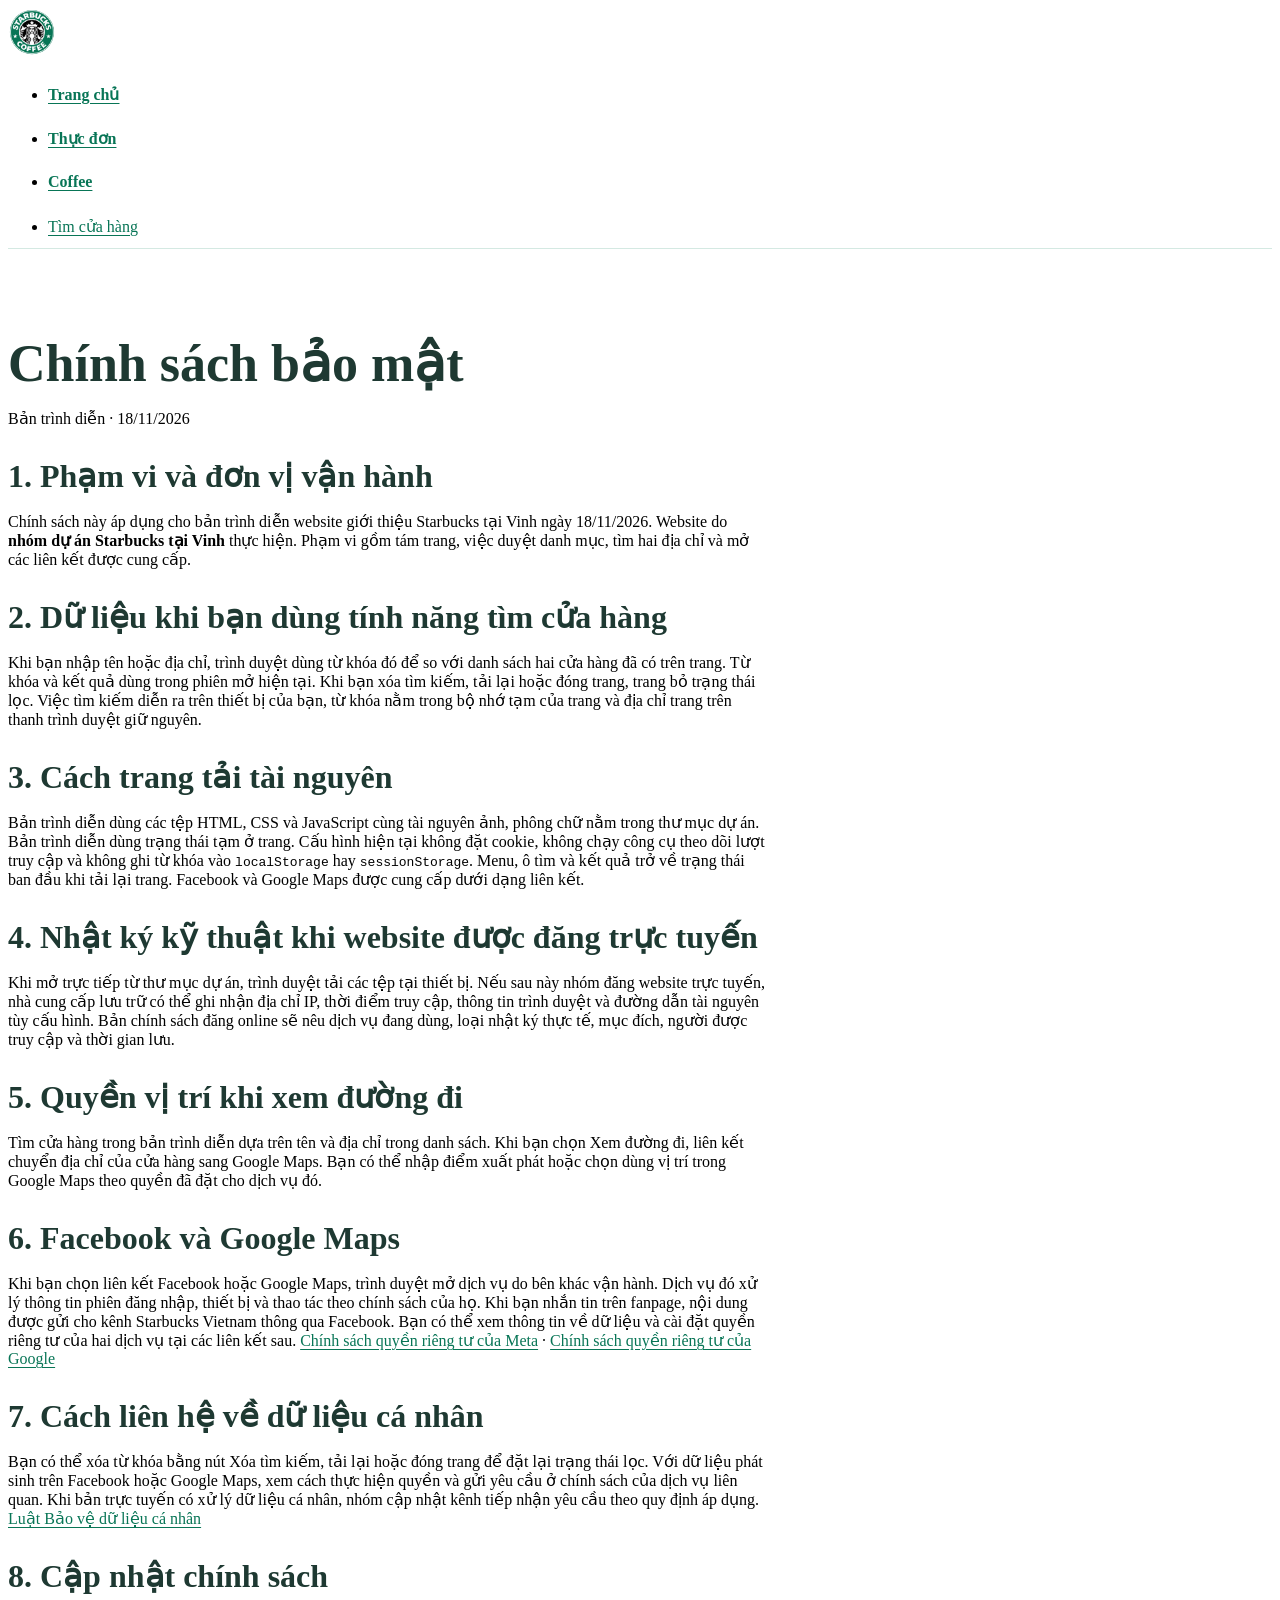
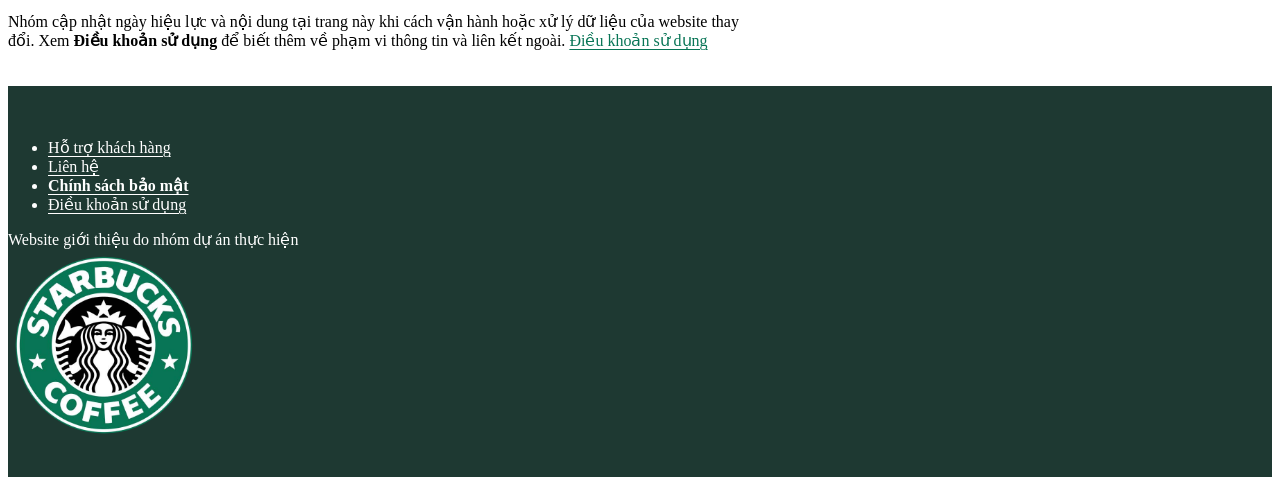
==== chinh-sach-bao-mat.html @ 50c51812 "Initial website project" ====
<!doctype html>
<html lang="vi">
<head>
  <meta charset="utf-8">
  <meta name="viewport" content="width=device-width, initial-scale=1">
  <title>Chính sách bảo mật | Starbucks tại Vinh</title>
  <link rel="icon" type="image/svg+xml" href="assets/images/favicon.svg">
  <link rel="stylesheet" href="vendor/bootstrap/bootstrap.min.css">
  <link rel="stylesheet" href="css/style.css">
  <script src="vendor/bootstrap/bootstrap.bundle.min.js" defer></script>
  <script src="js/script.js" defer></script>
</head>
<body class="d-flex flex-column min-vh-100">
  <header class="site-header sticky-top">
    <nav class="navbar navbar-expand-lg" aria-label="Điều hướng chính">
      <div class="container site-container">
        <a class="navbar-brand" href="index.html" aria-label="Trang chủ">
          <img class="site-logo" src="assets/images/logo-starbucks.png" width="48" height="48" alt="Starbucks">
        </a>
        <button class="navbar-toggler" type="button" data-bs-toggle="collapse" data-bs-target="#dieu-huong-chinh" aria-controls="dieu-huong-chinh" aria-expanded="false">Menu</button>
        <div class="collapse navbar-collapse" id="dieu-huong-chinh">
          <ul class="navbar-nav ms-lg-auto align-items-lg-center gap-2">
            <li class="nav-item">
              <a class="nav-link" href="index.html">Trang chủ</a>
            </li>
            <li class="nav-item">
              <a class="nav-link" href="thuc-don.html">Thực đơn</a>
            </li>
            <li class="nav-item">
              <a class="nav-link" href="coffee.html">Coffee</a>
            </li>
            <li class="nav-item">
              <a class="btn btn-primary" href="cua-hang.html">Tìm cửa hàng</a>
            </li>
          </ul>
        </div>
      </div>
    </nav>
  </header>

  <main id="noi-dung-chinh" class="flex-grow-1">
    <div class="container site-container">
      <div class="reading-width mx-auto">
        <h1>Chính sách bảo mật</h1>
        <p>Bản trình diễn · <time datetime="2026-11-18">18/11/2026</time></p>
        <section class="legal-section">
          <h2>1. Phạm vi và đơn vị vận hành</h2>
          <p>Chính sách này áp dụng cho bản trình diễn website giới thiệu Starbucks tại Vinh ngày 18/11/2026. Website do <strong>nhóm dự án Starbucks tại Vinh</strong> thực hiện. Phạm vi gồm tám trang, việc duyệt danh mục, tìm hai địa chỉ và mở các liên kết được cung cấp.</p>
        </section>
        <section class="legal-section">
          <h2>2. Dữ liệu khi bạn dùng tính năng tìm cửa hàng</h2>
          <p>Khi bạn nhập tên hoặc địa chỉ, trình duyệt dùng từ khóa đó để so với danh sách hai cửa hàng đã có trên trang. Từ khóa và kết quả dùng trong phiên mở hiện tại. Khi bạn xóa tìm kiếm, tải lại hoặc đóng trang, trang bỏ trạng thái lọc. Việc tìm kiếm diễn ra trên thiết bị của bạn, từ khóa nằm trong bộ nhớ tạm của trang và địa chỉ trang trên thanh trình duyệt giữ nguyên.</p>
        </section>
        <section class="legal-section">
          <h2>3. Cách trang tải tài nguyên</h2>
          <p>Bản trình diễn dùng các tệp HTML, CSS và JavaScript cùng tài nguyên ảnh, phông chữ nằm trong thư mục dự án. Bản trình diễn dùng trạng thái tạm ở trang. Cấu hình hiện tại không đặt cookie, không chạy công cụ theo dõi lượt truy cập và không ghi từ khóa vào <code>localStorage</code> hay <code>sessionStorage</code>. Menu, ô tìm và kết quả trở về trạng thái ban đầu khi tải lại trang. Facebook và Google Maps được cung cấp dưới dạng liên kết.</p>
        </section>
        <section class="legal-section">
          <h2>4. Nhật ký kỹ thuật khi website được đăng trực tuyến</h2>
          <p>Khi mở trực tiếp từ thư mục dự án, trình duyệt tải các tệp tại thiết bị. Nếu sau này nhóm đăng website trực tuyến, nhà cung cấp lưu trữ có thể ghi nhận địa chỉ IP, thời điểm truy cập, thông tin trình duyệt và đường dẫn tài nguyên tùy cấu hình. Bản chính sách đăng online sẽ nêu dịch vụ đang dùng, loại nhật ký thực tế, mục đích, người được truy cập và thời gian lưu.</p>
        </section>
        <section class="legal-section">
          <h2>5. Quyền vị trí khi xem đường đi</h2>
          <p>Tìm cửa hàng trong bản trình diễn dựa trên tên và địa chỉ trong danh sách. Khi bạn chọn Xem đường đi, liên kết chuyển địa chỉ của cửa hàng sang Google Maps. Bạn có thể nhập điểm xuất phát hoặc chọn dùng vị trí trong Google Maps theo quyền đã đặt cho dịch vụ đó.</p>
        </section>
        <section class="legal-section">
          <h2>6. Facebook và Google Maps</h2>
          <p>Khi bạn chọn liên kết Facebook hoặc Google Maps, trình duyệt mở dịch vụ do bên khác vận hành. Dịch vụ đó xử lý thông tin phiên đăng nhập, thiết bị và thao tác theo chính sách của họ. Khi bạn nhắn tin trên fanpage, nội dung được gửi cho kênh Starbucks Vietnam thông qua Facebook. Bạn có thể xem thông tin về dữ liệu và cài đặt quyền riêng tư của hai dịch vụ tại các liên kết sau. <a href="https://www.facebook.com/privacy/policy/">Chính sách quyền riêng tư của Meta</a> · <a href="https://policies.google.com/privacy?hl=vi">Chính sách quyền riêng tư của Google</a></p>
        </section>
        <section class="legal-section">
          <h2>7. Cách liên hệ về dữ liệu cá nhân</h2>
          <p>Bạn có thể xóa từ khóa bằng nút Xóa tìm kiếm, tải lại hoặc đóng trang để đặt lại trạng thái lọc. Với dữ liệu phát sinh trên Facebook hoặc Google Maps, xem cách thực hiện quyền và gửi yêu cầu ở chính sách của dịch vụ liên quan. Khi bản trực tuyến có xử lý dữ liệu cá nhân, nhóm cập nhật kênh tiếp nhận yêu cầu theo quy định áp dụng. <a href="https://vanban.chinhphu.vn/?docid=214590&amp;pageid=27160">Luật Bảo vệ dữ liệu cá nhân</a></p>
        </section>
        <section class="legal-section">
          <h2>8. Cập nhật chính sách</h2>
          <p>Nhóm cập nhật ngày hiệu lực và nội dung tại trang này khi cách vận hành hoặc xử lý dữ liệu của website thay đổi. Xem <strong>Điều khoản sử dụng</strong> để biết thêm về phạm vi thông tin và liên kết ngoài. <a href="dieu-khoan-su-dung.html">Điều khoản sử dụng</a></p>
        </section>
      </div>
    </div>
  </main>

  <footer class="site-footer">
    <div class="container site-container d-flex flex-column flex-md-row justify-content-between align-items-md-center gap-4">
      <div>
        <nav aria-label="Điều hướng chân trang">
          <ul class="list-unstyled d-flex flex-column flex-md-row flex-md-wrap gap-3">
            <li><a href="ho-tro.html">Hỗ trợ khách hàng</a></li>
            <li><a href="lien-he.html">Liên hệ</a></li>
            <li><a href="chinh-sach-bao-mat.html" aria-current="page">Chính sách bảo mật</a></li>
            <li><a href="dieu-khoan-su-dung.html">Điều khoản sử dụng</a></li>
          </ul>
        </nav>
        <p>Website giới thiệu do nhóm dự án thực hiện</p>
      </div>
      <a class="footer-logo d-inline-flex flex-shrink-0 align-self-end" href="index.html" aria-label="Trang chủ">
        <img class="site-logo" src="assets/images/logo-starbucks.png" width="48" height="48" alt="Starbucks">
      </a>
    </div>
  </footer>
</body>
</html>
---- css/style.css ----
@font-face {
  font-family: "Inter";
  src: url("../assets/fonts/InterVariable.woff2") format("woff2");
  font-style: normal;
  font-weight: 100 900;
  font-display: swap;
}

:root {
  --color-brand: #087556;
  --color-green-dark: #006241;
  --color-forest: #1E3932;
  --color-mint: #D4E9E2;
  --color-cream: #F2F0EB;
  --color-white: #FFFFFF;
  --color-text: #1A1A1A;
  --bs-font-sans-serif: "Inter", system-ui, -apple-system, "Segoe UI", sans-serif;
  --bs-body-color: var(--color-text);
  --bs-body-bg: var(--color-white);
  --bs-body-font-size: 1rem;
  --bs-body-line-height: 1.625;
  --page-gutter: 20px;
  --section-gap: 40px;
  --header-height: 60px;
  --navbar-logo-height: 40px;
  --logo-size: 52px;
  --card-radius: 16px;
  --product-card-max-width: 220px;
  --heading-1-size: 2.125rem;
  --heading-1-line-height: 2.5rem;
  --heading-2-size: 1.625rem;
  --heading-2-line-height: 2.125rem;
  --focus-ring: var(--color-green-dark);
  --motion-duration: 180ms;
  scroll-behavior: auto;
}

@media (min-width: 992px) {
  :root {
    --section-gap: 72px;
    --header-height: 72px;
    --navbar-logo-height: 48px;
    --logo-size: 64px;
    --heading-1-size: 3.25rem;
    --heading-1-line-height: 3.625rem;
    --heading-2-size: 2rem;
    --heading-2-line-height: 2.5rem;
  }
}

[hidden] {
  display: none !important;
}

body {
  overflow-wrap: break-word;
}

h1,
h2,
h3,
h4 {
  color: var(--color-forest);
  font-weight: 700;
  overflow-wrap: anywhere;
}

h1 {
  margin-block-end: 1rem;
  font-size: var(--heading-1-size);
  line-height: var(--heading-1-line-height);
}

h2 {
  margin-block-end: 0.75rem;
  font-size: var(--heading-2-size);
  line-height: var(--heading-2-line-height);
}

h3,
h4 {
  font-size: 1.25rem;
  line-height: 1.75rem;
}

a {
  color: var(--color-brand);
  text-underline-offset: 0.18em;
}

a:hover {
  color: var(--color-green-dark);
}

a:focus-visible,
.btn:focus-visible,
.navbar-toggler:focus-visible,
.form-control:focus-visible,
.faq-list summary:focus-visible {
  outline: 2px solid var(--focus-ring);
  outline-offset: 3px;
}

.site-container {
  width: calc(100% - 2 * var(--page-gutter));
  padding-inline: 0;
}

@media (min-width: 1200px) {
  .site-container {
    max-width: 1200px;
  }
}

.site-section,
main > .site-container {
  padding-block: calc(var(--section-gap) / 2);
}

.reading-width {
  max-width: 760px;
}

.legal-section {
  margin-block-start: 1.75rem;
}

.legal-section p:last-child,
.site-footer p:last-child {
  margin-block-end: 0;
}

.site-header {
  background-color: var(--color-white);
  box-shadow: 0 1px 0 var(--color-mint);
}

.site-header .navbar {
  --bs-navbar-padding-y: 0;
  --bs-navbar-brand-padding-y: 0;
  --bs-navbar-color: var(--color-forest);
  --bs-navbar-hover-color: var(--color-green-dark);
  --bs-navbar-active-color: var(--color-brand);
  --bs-navbar-toggler-font-size: 1rem;
  --bs-navbar-toggler-padding-y: 0.5rem;
  --bs-navbar-toggler-padding-x: 0.875rem;
  --bs-navbar-toggler-border-color: var(--color-forest);
  --bs-navbar-toggler-focus-width: 0;
}

.site-header .site-container {
  min-height: var(--header-height);
}

.site-logo {
  display: block;
  width: var(--logo-size);
  height: var(--logo-size);
  clip-path: circle(46% at 49.96% 50.13%);
}

.site-header .navbar-brand > .site-logo {
  width: auto;
  height: var(--navbar-logo-height);
}

.site-header .navbar-brand:focus-visible {
  outline-offset: 2px;
}

.site-header .nav-link {
  display: flex;
  align-items: center;
  min-height: 44px;
  font-weight: 600;
}

.site-header [aria-current="page"] {
  text-decoration: underline;
  text-decoration-thickness: 2px;
  text-underline-offset: 0.3em;
}

.site-header .navbar-toggler {
  min-height: 44px;
  font-weight: 600;
}

@media (max-width: 991.98px) {
  .site-header .navbar-nav {
    padding-block: 0.5rem 1rem;
  }
}

@media (max-width: 991.98px) and (scripting: none) {
  .site-header {
    position: static;
  }

  .site-header .navbar-toggler {
    display: none;
  }

  .site-header .navbar-collapse {
    display: block;
  }
}

.site-footer {
  --focus-ring: var(--color-mint);
  padding-block: calc(var(--section-gap) / 2);
  background-color: var(--color-forest);
  color: var(--color-white);
}

.site-footer .footer-logo > .site-logo {
  width: auto;
  height: calc(3 * var(--logo-size));
}

.site-footer a {
  color: var(--color-white);
}

.site-footer a:hover {
  color: var(--color-mint);
}

.site-footer [aria-current="page"] {
  font-weight: 700;
}

.btn {
  --bs-btn-padding-x: 1.125rem;
  --bs-btn-padding-y: 0.5rem;
  --bs-btn-border-radius: 0.75rem;
  --bs-btn-font-weight: 600;
  --bs-btn-focus-box-shadow: none;
  display: inline-flex;
  align-items: center;
  justify-content: center;
  min-height: 44px;
  max-width: 100%;
  white-space: normal;
  transition: color var(--motion-duration) ease, background-color var(--motion-duration) ease,
    border-color var(--motion-duration) ease;
}

.btn-primary {
  --bs-btn-color: var(--color-white);
  --bs-btn-bg: var(--color-brand);
  --bs-btn-border-color: var(--color-brand);
  --bs-btn-hover-color: var(--color-white);
  --bs-btn-hover-bg: var(--color-green-dark);
  --bs-btn-hover-border-color: var(--color-green-dark);
  --bs-btn-active-color: var(--color-white);
  --bs-btn-active-bg: var(--color-forest);
  --bs-btn-active-border-color: var(--color-forest);
  --bs-btn-disabled-color: var(--color-white);
  --bs-btn-disabled-bg: var(--color-brand);
  --bs-btn-disabled-border-color: var(--color-brand);
}

.btn-outline-primary {
  --bs-btn-color: var(--color-forest);
  --bs-btn-bg: transparent;
  --bs-btn-border-color: var(--color-forest);
  --bs-btn-hover-color: var(--color-forest);
  --bs-btn-hover-bg: var(--color-mint);
  --bs-btn-hover-border-color: var(--color-forest);
  --bs-btn-active-color: var(--color-white);
  --bs-btn-active-bg: var(--color-forest);
  --bs-btn-active-border-color: var(--color-forest);
  --bs-btn-disabled-color: var(--color-forest);
  --bs-btn-disabled-bg: transparent;
  --bs-btn-disabled-border-color: var(--color-forest);
}

.home-intro,
.coffee-intro {
  background-color: var(--color-cream);
}

.home-intro-logo {
  width: min(100%, 200px);
  height: auto;
  margin-inline: auto;
}

@media (min-width: 992px) {
  .home-intro-logo {
    width: min(100%, 420px);
  }
}

.visit-banner {
  background-color: var(--color-mint);
}

.hero-image,
.story-image,
.coffee-intro-image {
  display: block;
  width: 100%;
  aspect-ratio: 16 / 10;
  border-radius: var(--card-radius);
  object-fit: cover;
}

.card {
  --bs-card-bg: var(--color-white);
  --bs-card-border-color: var(--color-mint);
  --bs-card-border-radius: var(--card-radius);
  --bs-card-inner-border-radius: calc(var(--card-radius) - var(--bs-card-border-width));
}

.card-title {
  white-space: normal;
  overflow-wrap: anywhere;
}

.product-card {
  --bs-card-border-width: 3px;
  --bs-card-border-color: var(--color-green-dark);
  --bs-card-spacer-x: calc(1rem - 2px);
  --bs-card-spacer-y: calc(1rem - 2px);
  transition: transform var(--motion-duration) ease-out,
    box-shadow var(--motion-duration) ease-out,
    border-color var(--motion-duration) ease-out;
}

.product-card.coffee-card,
.product-card:has(> .product-image) {
  padding: calc(0.5cm - 2px);
  border-radius: 16px;
  overflow: hidden;
}

.product-image {
  display: block;
  width: 100%;
  height: auto;
  aspect-ratio: 4 / 3;
  border-radius: 12px;
  object-fit: cover;
  transition: transform var(--motion-duration) ease-out;
}

.accessory-card .product-image {
  background-color: var(--color-white);
}

.product-name {
  width: 100%;
  margin: 0;
  font-weight: 700;
  text-align: left;
}

.product-image + .product-name {
  margin-block-start: 0.5cm;
}

.product-card:has(> .product-body) {
  --bs-card-border-color: var(--color-brand);
  width: 100%;
  padding: 0.5cm;
  border-radius: 16px;
  overflow: hidden;
}

.product-card:has(> .product-body) > .product-image {
  flex-shrink: 0;
  aspect-ratio: 2 / 3;
}

#flat-white .product-image {
  object-position: right center;
  object-view-box: inset(16% 0 5% 47.5%);
}

.product-body {
  margin-block-start: 0.5cm;
  overflow-wrap: anywhere;
}

.product-card > .product-body:first-child {
  margin-block-start: 0;
}

.product-body > .product-name {
  font-size: 1rem;
  line-height: 1.4;
}

.product-desc {
  margin: 0.25rem 0 0;
  color: color-mix(in srgb, var(--color-text) 75%, var(--color-white));
  font-size: 0.85rem;
  line-height: 1.5;
  text-align: left;
}

@media (min-width: 768px) {
  .product-body > .product-name {
    font-size: 1.125rem;
  }

  .product-desc {
    font-size: 0.9rem;
  }
}

@media (min-width: 992px) {
  .product-card:has(> .product-body) {
    max-width: var(--product-card-max-width);
    margin-inline: auto;
  }

  .coffee-group[aria-labelledby="rang-dam"] > .row {
    max-width: calc(3 * (var(--product-card-max-width) + var(--bs-gutter-x)));
    margin-inline: auto;
  }
}

.product-card > .ratio {
  --bs-aspect-ratio: 75%;
  overflow: hidden;
  border-radius: var(--bs-card-inner-border-radius) var(--bs-card-inner-border-radius) 0 0;
}

.product-card:is(:focus-visible, :has(:focus-visible)) {
  transform: translateY(-2px);
  box-shadow: 0 8px 20px rgba(0, 0, 0, 0.12);
  border-color: var(--color-brand);
  outline: 3px solid var(--color-brand);
  outline-offset: 3px;
}

.site-footer .product-card:is(:focus-visible, :has(:focus-visible)) {
  box-shadow: 0 0 0 7px var(--color-mint), 0 8px 20px rgba(0, 0, 0, 0.12);
}

@media (hover: hover) {
  .product-card:hover {
    transform: translateY(-2px);
    box-shadow: 0 8px 20px rgba(0, 0, 0, 0.12);
    border-color: var(--color-brand);
  }

  .product-card:hover .product-image {
    transform: scale(1.04);
  }
}

@media (prefers-reduced-motion: reduce) {
  .product-card,
  .product-card:is(:hover, :focus-visible, :has(:focus-visible)),
  .product-card .product-image,
  .product-card:hover .product-image {
    transform: none;
    transition: none;
  }
}

.best-seller-badge {
  --bs-success-bg-subtle: var(--color-mint);
  --bs-success-text-emphasis: var(--color-forest);
  align-self: flex-start;
  padding: 0.375rem 0.625rem;
  border-radius: 999px;
}

.menu-group,
.menu-coffee-link {
  margin-block-start: var(--section-gap);
}

.menu-group > h2[id],
.menu-group article[id] {
  scroll-margin-top: calc(var(--header-height) + 16px);
}

.coffee-group article:is(#willow-blend, #colombia, #espresso-roast, #anniversary-blend) {
  scroll-margin-top: calc(var(--header-height) + 16px);
}

.coffee-group {
  margin-block: 1.75rem;
}

[data-store-search] {
  margin-block: 1.5rem;
}

.form-control {
  min-height: 44px;
  border-color: var(--color-forest);
}

.form-control:focus {
  border-color: var(--color-green-dark);
  box-shadow: none;
}

.faq-list summary {
  display: flex;
  align-items: center;
  justify-content: space-between;
  gap: 0.75rem;
  min-height: 44px;
  border-bottom: 0;
  background-color: transparent;
  color: var(--color-forest);
  font-weight: 700;
  list-style: none;
  cursor: pointer;
}

.faq-list summary::-webkit-details-marker {
  display: none;
}

.faq-list summary::after {
  content: "+";
  content: "+" / "";
  flex: 0 0 1.5rem;
  font-size: 1.5rem;
  line-height: 1;
  text-align: center;
}

.faq-list .card[open] {
  --bs-card-bg: var(--color-mint);
}

.faq-list .card[open] summary::after {
  content: "−";
  content: "−" / "";
}

@media (prefers-reduced-motion: reduce) {
  .btn,
  .form-control,
  .site-header .collapsing {
    transition: none;
  }
}
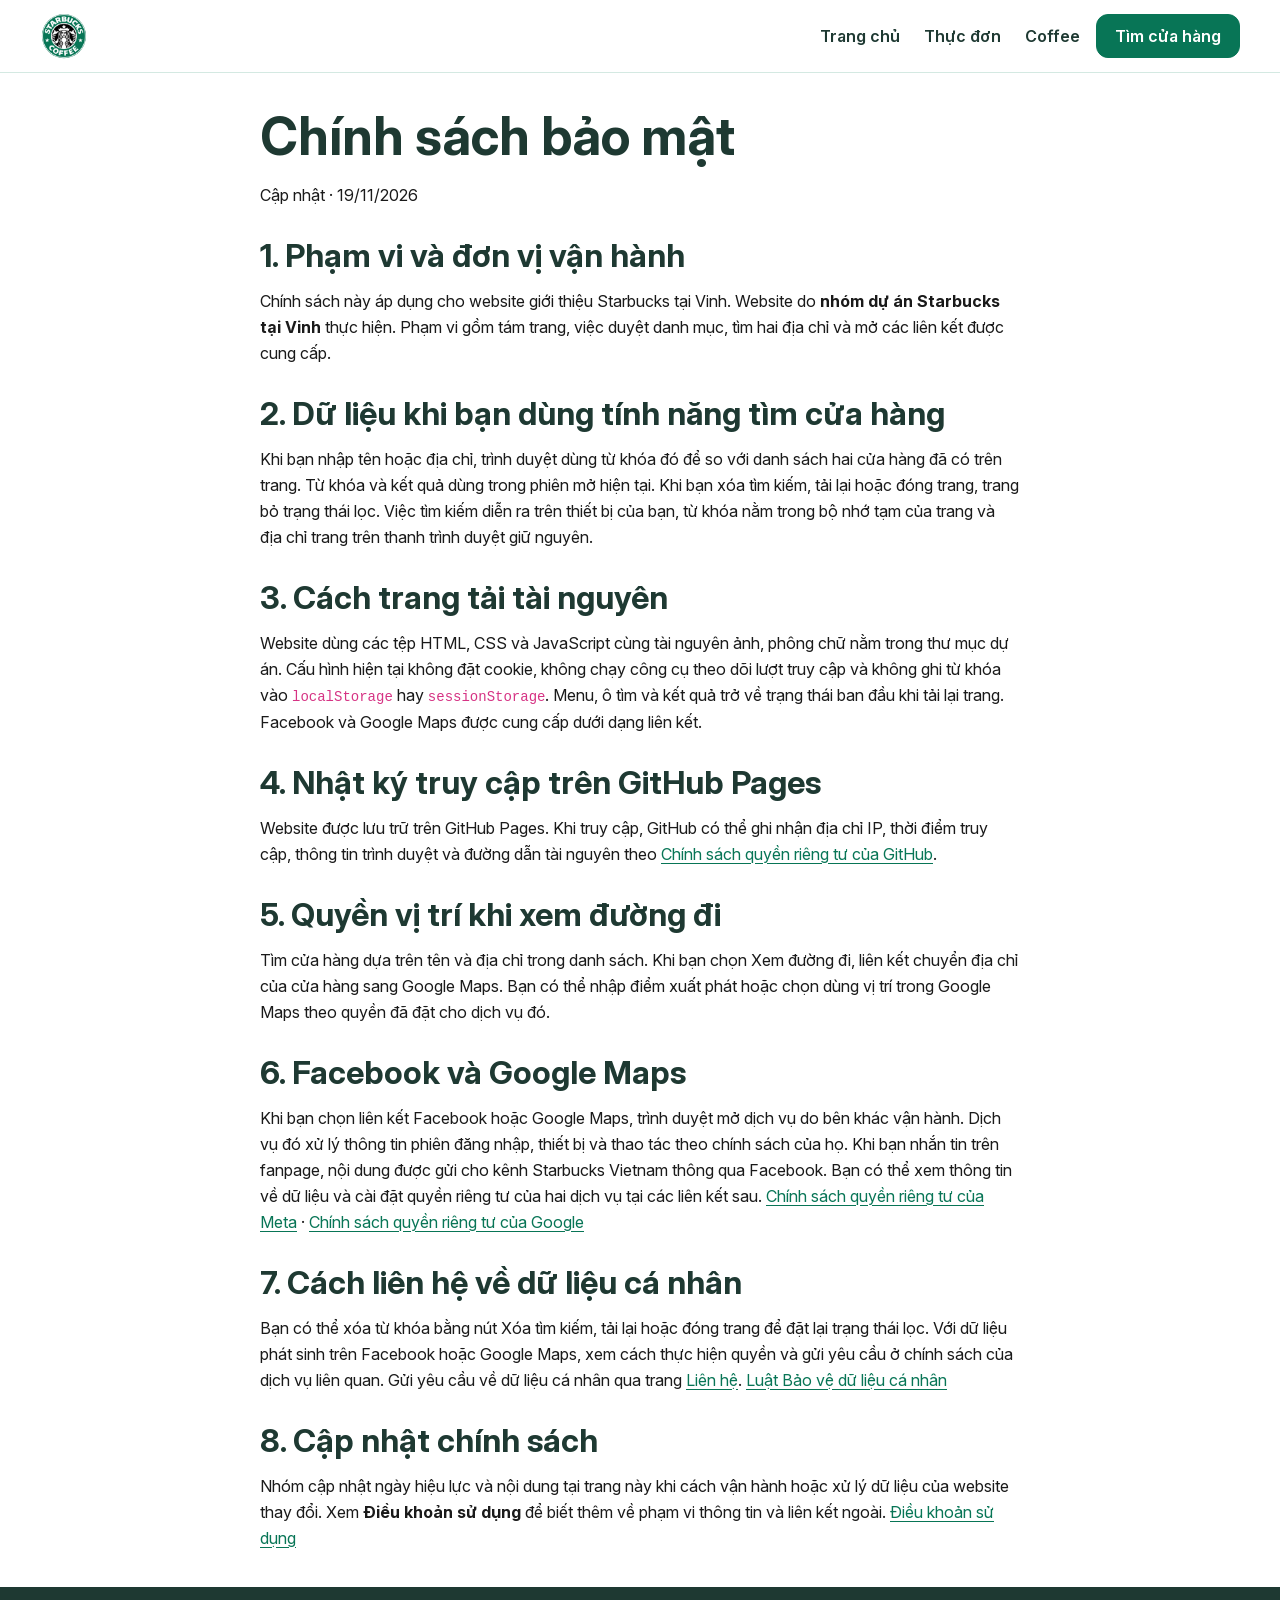
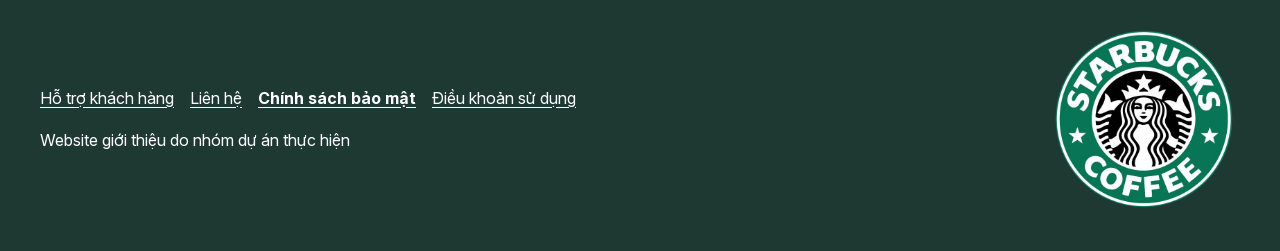
==== commit 897c1bcf: "Cập nhật chính sách và liên hệ" ====
--- a/chinh-sach-bao-mat.html
+++ b/chinh-sach-bao-mat.html
@@ -3,6 +3,7 @@
 <head>
   <meta charset="utf-8">
   <meta name="viewport" content="width=device-width, initial-scale=1">
+  <meta name="description" content="Thông tin về dữ liệu truy cập, tính năng tìm cửa hàng và dịch vụ bên ngoài trên website Starbucks tại Vinh.">
   <title>Chính sách bảo mật | Starbucks tại Vinh</title>
   <link rel="icon" type="image/svg+xml" href="assets/images/favicon.svg">
   <link rel="stylesheet" href="vendor/bootstrap/bootstrap.min.css">
@@ -11,6 +12,7 @@
   <script src="js/script.js" defer></script>
 </head>
 <body class="d-flex flex-column min-vh-100">
+  <a class="visually-hidden-focusable" href="#noi-dung-chinh">Chuyển đến nội dung chính</a>
   <header class="site-header sticky-top">
     <nav class="navbar navbar-expand-lg" aria-label="Điều hướng chính">
       <div class="container site-container">
@@ -42,10 +44,10 @@
     <div class="container site-container">
       <div class="reading-width mx-auto">
         <h1>Chính sách bảo mật</h1>
-        <p>Bản trình diễn · <time datetime="2026-11-18">18/11/2026</time></p>
+        <p>Cập nhật · <time datetime="2026-11-19">19/11/2026</time></p>
         <section class="legal-section">
           <h2>1. Phạm vi và đơn vị vận hành</h2>
-          <p>Chính sách này áp dụng cho bản trình diễn website giới thiệu Starbucks tại Vinh ngày 18/11/2026. Website do <strong>nhóm dự án Starbucks tại Vinh</strong> thực hiện. Phạm vi gồm tám trang, việc duyệt danh mục, tìm hai địa chỉ và mở các liên kết được cung cấp.</p>
+          <p>Chính sách này áp dụng cho website giới thiệu Starbucks tại Vinh. Website do <strong>nhóm dự án Starbucks tại Vinh</strong> thực hiện. Phạm vi gồm tám trang, việc duyệt danh mục, tìm hai địa chỉ và mở các liên kết được cung cấp.</p>
         </section>
         <section class="legal-section">
           <h2>2. Dữ liệu khi bạn dùng tính năng tìm cửa hàng</h2>
@@ -53,15 +55,15 @@
         </section>
         <section class="legal-section">
           <h2>3. Cách trang tải tài nguyên</h2>
-          <p>Bản trình diễn dùng các tệp HTML, CSS và JavaScript cùng tài nguyên ảnh, phông chữ nằm trong thư mục dự án. Bản trình diễn dùng trạng thái tạm ở trang. Cấu hình hiện tại không đặt cookie, không chạy công cụ theo dõi lượt truy cập và không ghi từ khóa vào <code>localStorage</code> hay <code>sessionStorage</code>. Menu, ô tìm và kết quả trở về trạng thái ban đầu khi tải lại trang. Facebook và Google Maps được cung cấp dưới dạng liên kết.</p>
+          <p>Website dùng các tệp HTML, CSS và JavaScript cùng tài nguyên ảnh, phông chữ nằm trong thư mục dự án. Cấu hình hiện tại không đặt cookie, không chạy công cụ theo dõi lượt truy cập và không ghi từ khóa vào <code>localStorage</code> hay <code>sessionStorage</code>. Menu, ô tìm và kết quả trở về trạng thái ban đầu khi tải lại trang. Facebook và Google Maps được cung cấp dưới dạng liên kết.</p>
         </section>
         <section class="legal-section">
-          <h2>4. Nhật ký kỹ thuật khi website được đăng trực tuyến</h2>
-          <p>Khi mở trực tiếp từ thư mục dự án, trình duyệt tải các tệp tại thiết bị. Nếu sau này nhóm đăng website trực tuyến, nhà cung cấp lưu trữ có thể ghi nhận địa chỉ IP, thời điểm truy cập, thông tin trình duyệt và đường dẫn tài nguyên tùy cấu hình. Bản chính sách đăng online sẽ nêu dịch vụ đang dùng, loại nhật ký thực tế, mục đích, người được truy cập và thời gian lưu.</p>
+          <h2>4. Nhật ký truy cập trên GitHub Pages</h2>
+          <p>Website được lưu trữ trên GitHub Pages. Khi truy cập, GitHub có thể ghi nhận địa chỉ IP, thời điểm truy cập, thông tin trình duyệt và đường dẫn tài nguyên theo <a href="https://docs.github.com/site-policy/privacy-policies/github-privacy-statement">Chính sách quyền riêng tư của GitHub</a>.</p>
         </section>
         <section class="legal-section">
           <h2>5. Quyền vị trí khi xem đường đi</h2>
-          <p>Tìm cửa hàng trong bản trình diễn dựa trên tên và địa chỉ trong danh sách. Khi bạn chọn Xem đường đi, liên kết chuyển địa chỉ của cửa hàng sang Google Maps. Bạn có thể nhập điểm xuất phát hoặc chọn dùng vị trí trong Google Maps theo quyền đã đặt cho dịch vụ đó.</p>
+          <p>Tìm cửa hàng dựa trên tên và địa chỉ trong danh sách. Khi bạn chọn Xem đường đi, liên kết chuyển địa chỉ của cửa hàng sang Google Maps. Bạn có thể nhập điểm xuất phát hoặc chọn dùng vị trí trong Google Maps theo quyền đã đặt cho dịch vụ đó.</p>
         </section>
         <section class="legal-section">
           <h2>6. Facebook và Google Maps</h2>
@@ -69,7 +71,7 @@
         </section>
         <section class="legal-section">
           <h2>7. Cách liên hệ về dữ liệu cá nhân</h2>
-          <p>Bạn có thể xóa từ khóa bằng nút Xóa tìm kiếm, tải lại hoặc đóng trang để đặt lại trạng thái lọc. Với dữ liệu phát sinh trên Facebook hoặc Google Maps, xem cách thực hiện quyền và gửi yêu cầu ở chính sách của dịch vụ liên quan. Khi bản trực tuyến có xử lý dữ liệu cá nhân, nhóm cập nhật kênh tiếp nhận yêu cầu theo quy định áp dụng. <a href="https://vanban.chinhphu.vn/?docid=214590&amp;pageid=27160">Luật Bảo vệ dữ liệu cá nhân</a></p>
+          <p>Bạn có thể xóa từ khóa bằng nút Xóa tìm kiếm, tải lại hoặc đóng trang để đặt lại trạng thái lọc. Với dữ liệu phát sinh trên Facebook hoặc Google Maps, xem cách thực hiện quyền và gửi yêu cầu ở chính sách của dịch vụ liên quan. Gửi yêu cầu về dữ liệu cá nhân qua trang <a href="lien-he.html">Liên hệ</a>. <a href="https://vanban.chinhphu.vn/?docid=214590&amp;pageid=27160">Luật Bảo vệ dữ liệu cá nhân</a></p>
         </section>
         <section class="legal-section">
           <h2>8. Cập nhật chính sách</h2>
--- a/css/style.css
+++ b/css/style.css
@@ -297,16 +297,6 @@
   background-color: var(--color-mint);
 }
 
-.hero-image,
-.story-image,
-.coffee-intro-image {
-  display: block;
-  width: 100%;
-  aspect-ratio: 16 / 10;
-  border-radius: var(--card-radius);
-  object-fit: cover;
-}
-
 .card {
   --bs-card-bg: var(--color-white);
   --bs-card-border-color: var(--color-mint);
@@ -376,7 +366,6 @@
 
 #flat-white .product-image {
   object-position: right center;
-  object-view-box: inset(16% 0 5% 47.5%);
 }
 
 .product-body {
@@ -416,17 +405,6 @@
     max-width: var(--product-card-max-width);
     margin-inline: auto;
   }
-
-  .coffee-group[aria-labelledby="rang-dam"] > .row {
-    max-width: calc(3 * (var(--product-card-max-width) + var(--bs-gutter-x)));
-    margin-inline: auto;
-  }
-}
-
-.product-card > .ratio {
-  --bs-aspect-ratio: 75%;
-  overflow: hidden;
-  border-radius: var(--bs-card-inner-border-radius) var(--bs-card-inner-border-radius) 0 0;
 }
 
 .product-card:is(:focus-visible, :has(:focus-visible)) {
@@ -435,10 +413,6 @@
   border-color: var(--color-brand);
   outline: 3px solid var(--color-brand);
   outline-offset: 3px;
-}
-
-.site-footer .product-card:is(:focus-visible, :has(:focus-visible)) {
-  box-shadow: 0 0 0 7px var(--color-mint), 0 8px 20px rgba(0, 0, 0, 0.12);
 }
 
 @media (hover: hover) {
